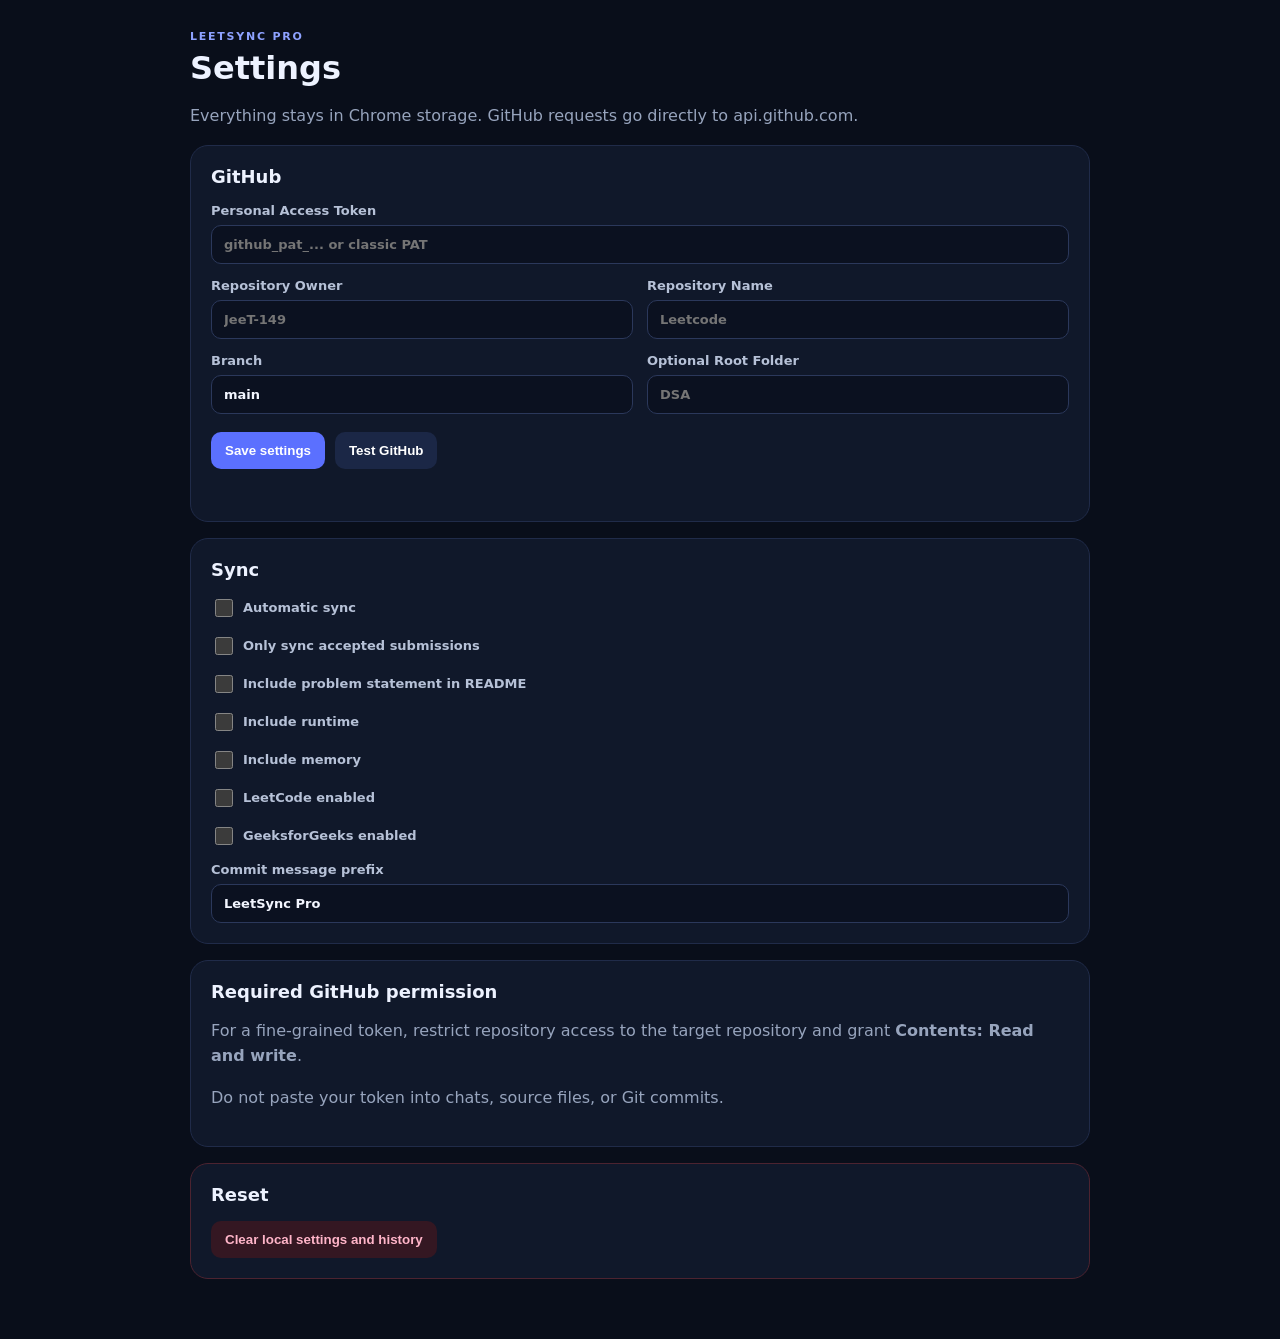
==== src/options/index.html @ 6a64246d "Version 1" ====
<!doctype html>
<html>
<head>
  <meta charset="utf-8">
  <title>LeetSync Pro Settings</title>
  <link rel="stylesheet" href="options.css">
</head>
<body>
  <main class="page">
    <header>
      <div>
        <div class="eyebrow">LEETSYNC PRO</div>
        <h1>Settings</h1>
        <p>Everything stays in Chrome storage. GitHub requests go directly to api.github.com.</p>
      </div>
    </header>

    <section class="card">
      <h2>GitHub</h2>
      <label>Personal Access Token
        <input id="githubToken" type="password" placeholder="github_pat_... or classic PAT">
      </label>
      <div class="grid2">
        <label>Repository Owner
          <input id="githubOwner" placeholder="JeeT-149">
        </label>
        <label>Repository Name
          <input id="githubRepo" placeholder="Leetcode">
        </label>
      </div>
      <div class="grid2">
        <label>Branch
          <input id="githubBranch" value="main">
        </label>
        <label>Optional Root Folder
          <input id="rootFolder" placeholder="DSA">
        </label>
      </div>
      <div class="actions">
        <button id="save" class="primary">Save settings</button>
        <button id="test" class="secondary">Test GitHub</button>
      </div>
      <div id="githubStatus" class="status"></div>
    </section>

    <section class="card">
      <h2>Sync</h2>
      <label class="switch"><input id="autoSync" type="checkbox"><span>Automatic sync</span></label>
      <label class="switch"><input id="acceptedOnly" type="checkbox"><span>Only sync accepted submissions</span></label>
      <label class="switch"><input id="includeProblemStatement" type="checkbox"><span>Include problem statement in README</span></label>
      <label class="switch"><input id="includeRuntime" type="checkbox"><span>Include runtime</span></label>
      <label class="switch"><input id="includeMemory" type="checkbox"><span>Include memory</span></label>
      <label class="switch"><input id="leetcodeEnabled" type="checkbox"><span>LeetCode enabled</span></label>
      <label class="switch"><input id="gfgEnabled" type="checkbox"><span>GeeksforGeeks enabled</span></label>
      <label>Commit message prefix
        <input id="commitPrefix" value="LeetSync Pro">
      </label>
    </section>

    <section class="card">
      <h2>Required GitHub permission</h2>
      <p>For a fine-grained token, restrict repository access to the target repository and grant <strong>Contents: Read and write</strong>.</p>
      <p>Do not paste your token into chats, source files, or Git commits.</p>
    </section>

    <section class="card danger-card">
      <h2>Reset</h2>
      <button id="clear" class="danger">Clear local settings and history</button>
    </section>
  </main>
  <script src="options.js"></script>
</body>
</html>
---- src/options/options.css ----
:root {
  color-scheme: dark;
  font-family: Inter, system-ui, -apple-system, Segoe UI, sans-serif;
  background:#090e1a;
  color:#edf2ff;
}
* { box-sizing:border-box; }
body { margin:0; }
.page { width:min(900px,calc(100% - 32px)); margin:30px auto 60px; }
.eyebrow { color:#8ea2ff; font-weight:900; letter-spacing:.16em; font-size:11px; }
h1 { margin:6px 0 4px; font-size:32px; }
h2 { margin:0 0 16px; font-size:18px; }
p { color:#97a4bd; line-height:1.6; }
.card { background:#10182a; border:1px solid #202b49; border-radius:18px; padding:20px; margin-top:16px; }
label { display:flex; flex-direction:column; gap:7px; color:#b6c1d7; font-weight:700; font-size:13px; margin-top:14px; }
input { background:#0b1120; border:1px solid #2b385b; color:#f3f6ff; border-radius:10px; padding:11px 12px; font:inherit; outline:none; }
input:focus { border-color:#6174ff; }
.grid2 { display:grid; grid-template-columns:1fr 1fr; gap:14px; }
.actions { display:flex; gap:10px; margin-top:18px; }
button { border:0; border-radius:10px; padding:11px 14px; cursor:pointer; font-weight:800; }
.primary { background:#5b70ff; color:#fff; }
.secondary { background:#1b2746; color:#fff; }
.danger { background:#341722; color:#ffb5c9; }
.status { margin-top:12px; min-height:20px; }
.switch { flex-direction:row; align-items:center; }
.switch input { width:18px; height:18px; }
.danger-card { border-color:#4c2330; }
@media (max-width:700px) { .grid2 { grid-template-columns:1fr; } .page { width:calc(100% - 20px); } }
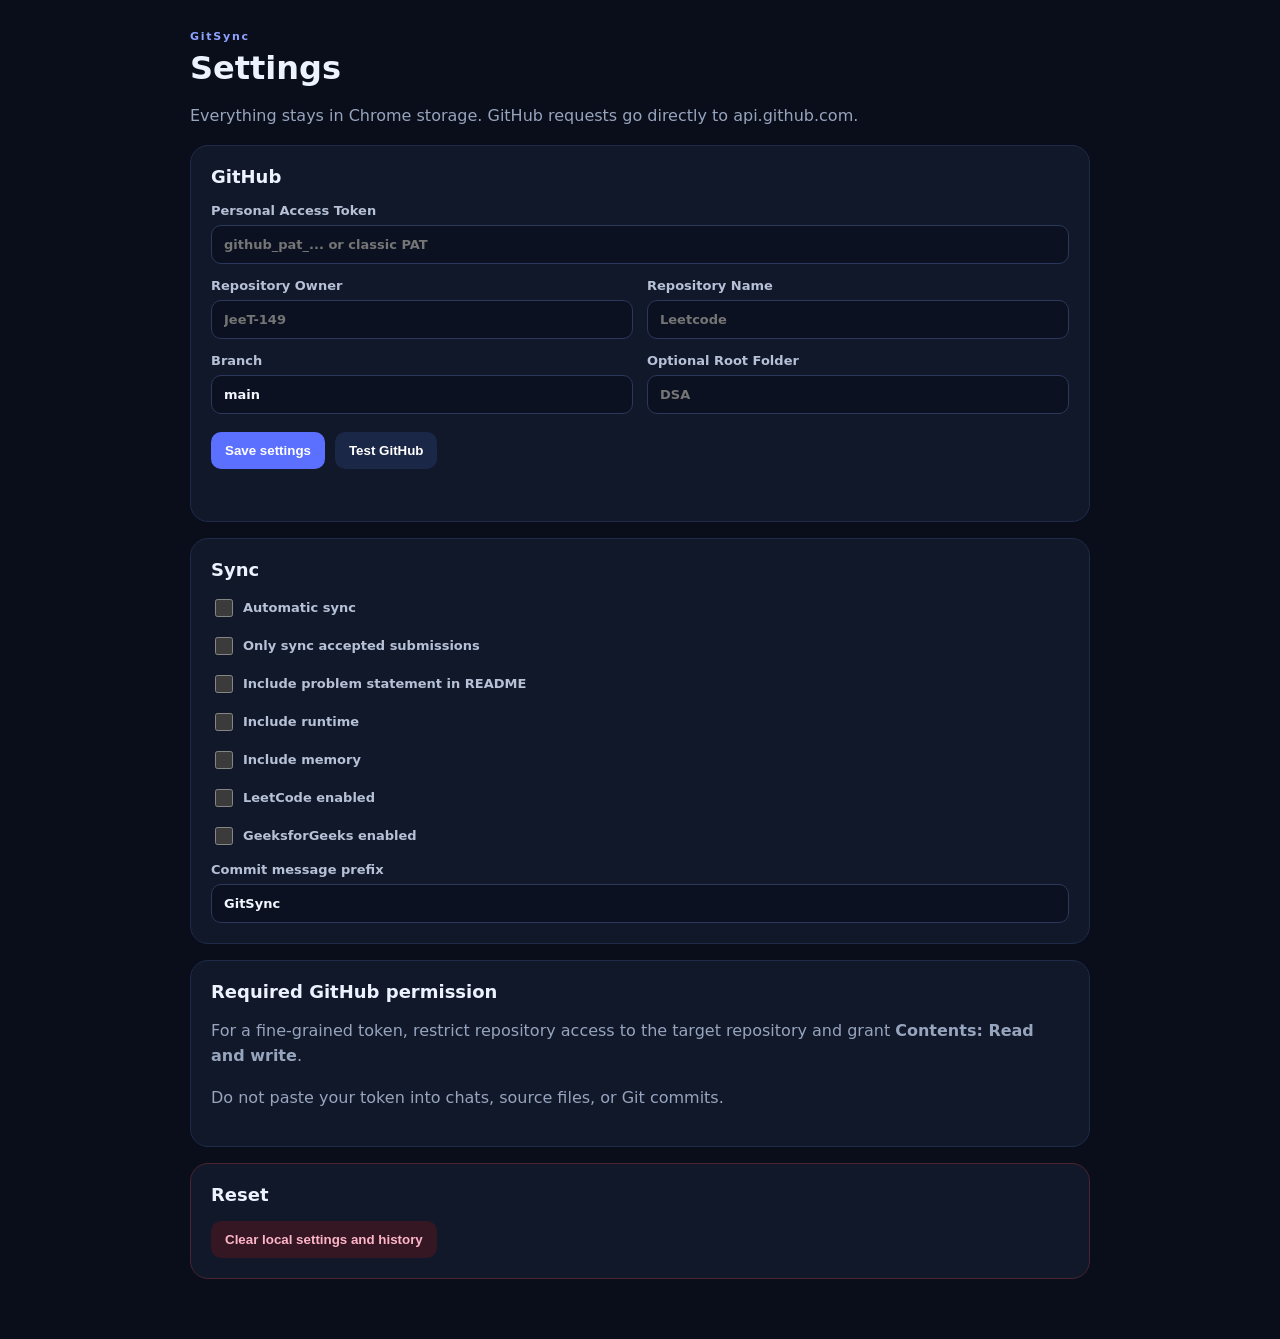
==== commit f8c2c740: "Update" ====
--- a/src/options/index.html
+++ b/src/options/index.html
@@ -2,14 +2,14 @@
 <html>
 <head>
   <meta charset="utf-8">
-  <title>LeetSync Pro Settings</title>
+  <title>GitSync Settings</title>
   <link rel="stylesheet" href="options.css">
 </head>
 <body>
   <main class="page">
     <header>
       <div>
-        <div class="eyebrow">LEETSYNC PRO</div>
+        <div class="eyebrow">GitSync</div>
         <h1>Settings</h1>
         <p>Everything stays in Chrome storage. GitHub requests go directly to api.github.com.</p>
       </div>
@@ -53,7 +53,7 @@
       <label class="switch"><input id="leetcodeEnabled" type="checkbox"><span>LeetCode enabled</span></label>
       <label class="switch"><input id="gfgEnabled" type="checkbox"><span>GeeksforGeeks enabled</span></label>
       <label>Commit message prefix
-        <input id="commitPrefix" value="LeetSync Pro">
+        <input id="commitPrefix" value="GitSync">
       </label>
     </section>
 
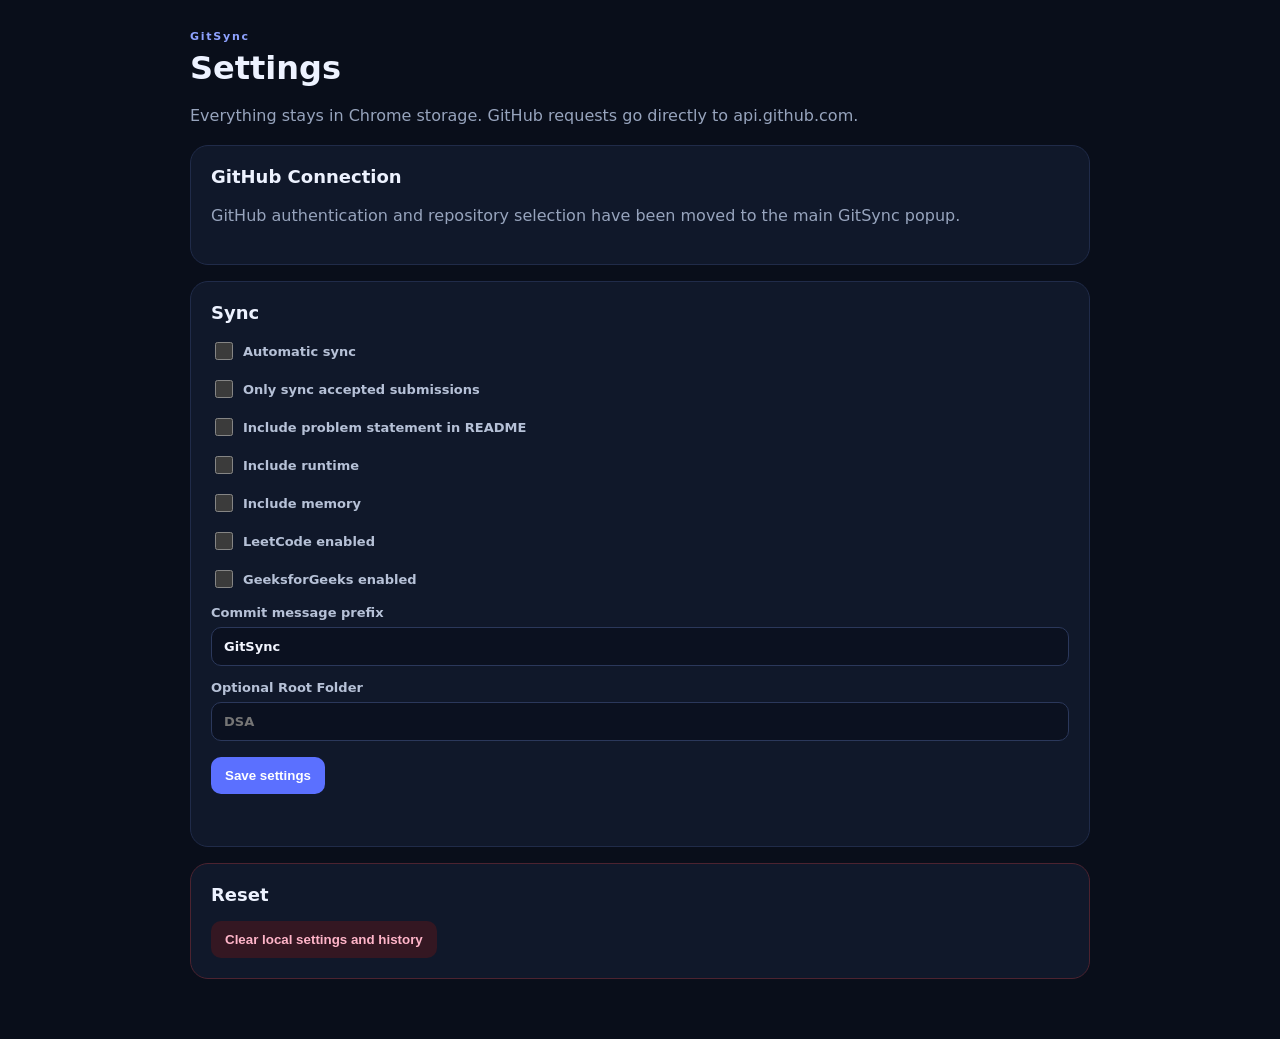
==== commit d4b4862b: "Version 3" ====
--- a/src/options/index.html
+++ b/src/options/index.html
@@ -16,31 +16,8 @@
     </header>
 
     <section class="card">
-      <h2>GitHub</h2>
-      <label>Personal Access Token
-        <input id="githubToken" type="password" placeholder="github_pat_... or classic PAT">
-      </label>
-      <div class="grid2">
-        <label>Repository Owner
-          <input id="githubOwner" placeholder="JeeT-149">
-        </label>
-        <label>Repository Name
-          <input id="githubRepo" placeholder="Leetcode">
-        </label>
-      </div>
-      <div class="grid2">
-        <label>Branch
-          <input id="githubBranch" value="main">
-        </label>
-        <label>Optional Root Folder
-          <input id="rootFolder" placeholder="DSA">
-        </label>
-      </div>
-      <div class="actions">
-        <button id="save" class="primary">Save settings</button>
-        <button id="test" class="secondary">Test GitHub</button>
-      </div>
-      <div id="githubStatus" class="status"></div>
+      <h2>GitHub Connection</h2>
+      <p>GitHub authentication and repository selection have been moved to the main GitSync popup.</p>
     </section>
 
     <section class="card">
@@ -55,13 +32,16 @@
       <label>Commit message prefix
         <input id="commitPrefix" value="GitSync">
       </label>
+      <label>Optional Root Folder
+        <input id="rootFolder" placeholder="DSA">
+      </label>
+      <div class="actions" style="margin-top: 16px;">
+        <button id="save" class="primary">Save settings</button>
+      </div>
+      <div id="githubStatus" class="status"></div>
     </section>
 
-    <section class="card">
-      <h2>Required GitHub permission</h2>
-      <p>For a fine-grained token, restrict repository access to the target repository and grant <strong>Contents: Read and write</strong>.</p>
-      <p>Do not paste your token into chats, source files, or Git commits.</p>
-    </section>
+
 
     <section class="card danger-card">
       <h2>Reset</h2>
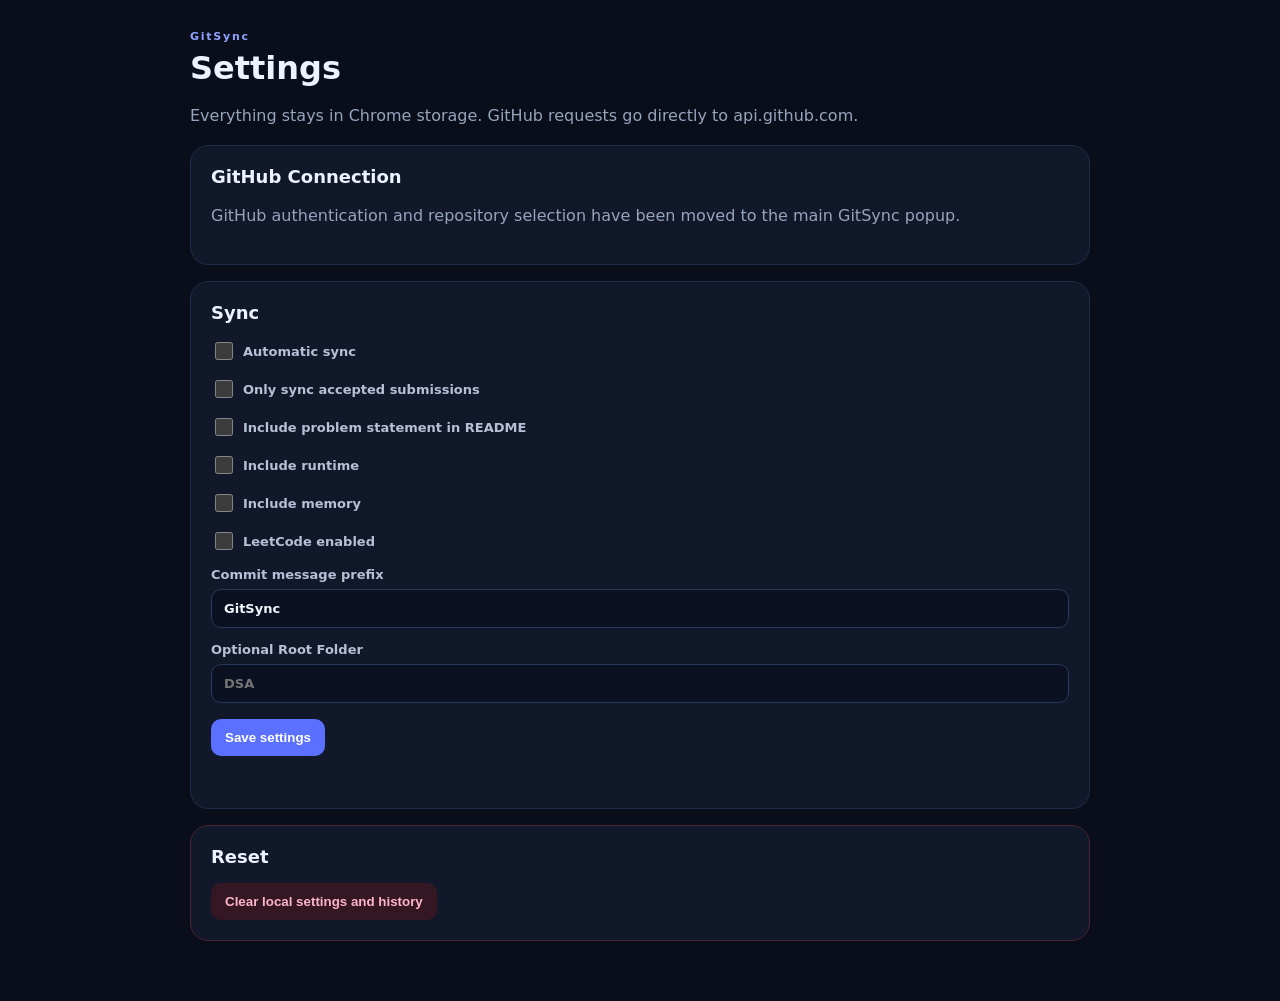
==== commit 28da39f5: "Release Update" ====
--- a/src/options/index.html
+++ b/src/options/index.html
@@ -28,7 +28,7 @@
       <label class="switch"><input id="includeRuntime" type="checkbox"><span>Include runtime</span></label>
       <label class="switch"><input id="includeMemory" type="checkbox"><span>Include memory</span></label>
       <label class="switch"><input id="leetcodeEnabled" type="checkbox"><span>LeetCode enabled</span></label>
-      <label class="switch"><input id="gfgEnabled" type="checkbox"><span>GeeksforGeeks enabled</span></label>
+
       <label>Commit message prefix
         <input id="commitPrefix" value="GitSync">
       </label>
